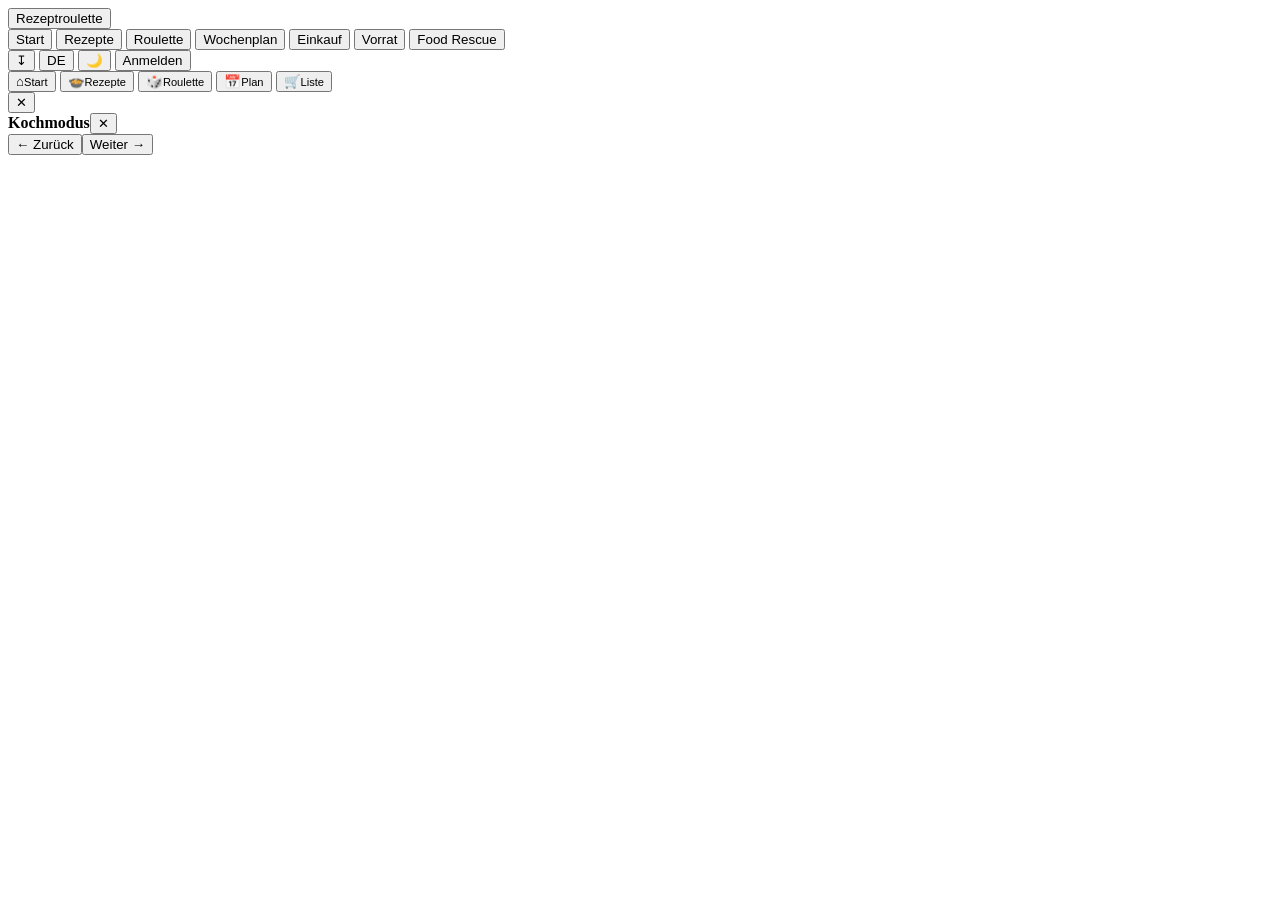
==== static/index-v3.html @ 84a51e3a "Add Rezeptroulette V3 application shell" ====
<!doctype html>
<html lang="de">
<head>
  <meta charset="utf-8">
  <meta name="viewport" content="width=device-width,initial-scale=1,viewport-fit=cover">
  <meta name="theme-color" content="#ff6b35">
  <meta name="description" content="Rezeptroulette – persönliche Rezeptideen, Wochenplanung, Vorräte und intelligente Einkaufsliste.">
  <meta name="mobile-web-app-capable" content="yes">
  <meta name="apple-mobile-web-app-capable" content="yes">
  <meta name="apple-mobile-web-app-status-bar-style" content="default">
  <meta name="apple-mobile-web-app-title" content="Rezeptroulette">
  <title>Rezeptroulette</title>
  <link rel="manifest" href="/static/manifest.json">
  <link rel="apple-touch-icon" href="/static/images/Rezeptroulette.png">
  <link rel="stylesheet" href="/static/v3.css">
</head>
<body>
  <div id="app">
    <header class="topbar">
      <div class="topbar-inner">
        <button class="brand" data-action="home" aria-label="Rezeptroulette Startseite">
          <img src="/static/images/Rezeptroulette.png" alt="" onerror="this.style.display='none'">
          <span>Rezeptroulette</span>
        </button>
        <nav class="desktop-nav" aria-label="Hauptnavigation">
          <button data-nav="home">Start</button>
          <button data-nav="recipes">Rezepte</button>
          <button data-nav="roulette">Roulette</button>
          <button data-nav="plan">Wochenplan</button>
          <button data-nav="shopping">Einkauf</button>
          <button data-nav="pantry">Vorrat</button>
          <button data-nav="rescue">Food Rescue</button>
        </nav>
        <div class="top-actions">
          <button id="installBtn" class="icon-btn hidden" title="App installieren">↧</button>
          <button id="languageBtn" class="icon-btn" title="Sprache">DE</button>
          <button id="themeBtn" class="icon-btn" title="Darstellung">🌙</button>
          <button id="accountBtn" class="account-btn">Anmelden</button>
        </div>
      </div>
    </header>

    <main id="main" class="main" tabindex="-1"></main>

    <nav class="bottom-nav" aria-label="Mobile Navigation">
      <button data-nav="home"><span>⌂</span><small>Start</small></button>
      <button data-nav="recipes"><span>🍲</span><small>Rezepte</small></button>
      <button data-nav="roulette"><span>🎲</span><small>Roulette</small></button>
      <button data-nav="plan"><span>📅</span><small>Plan</small></button>
      <button data-nav="shopping"><span>🛒</span><small>Liste</small></button>
    </nav>
  </div>

  <div id="modal" class="modal hidden" role="dialog" aria-modal="true">
    <div class="modal-card">
      <button id="modalClose" class="modal-close" aria-label="Schließen">✕</button>
      <div id="modalContent"></div>
    </div>
  </div>

  <div id="cookMode" class="cook-mode hidden" role="dialog" aria-modal="true">
    <div class="cook-inner">
      <div class="cook-head"><strong id="cookTitle">Kochmodus</strong><button id="cookClose" class="icon-btn">✕</button></div>
      <div id="cookProgress" class="hint"></div>
      <div id="cookStep" class="cook-step"></div>
      <div class="button-row center"><button id="cookPrev" class="secondary">← Zurück</button><button id="cookNext" class="primary">Weiter →</button></div>
    </div>
  </div>

  <div id="toast" class="toast" role="status" aria-live="polite"></div>
  <script src="/static/v3.js" defer></script>
</body>
</html>
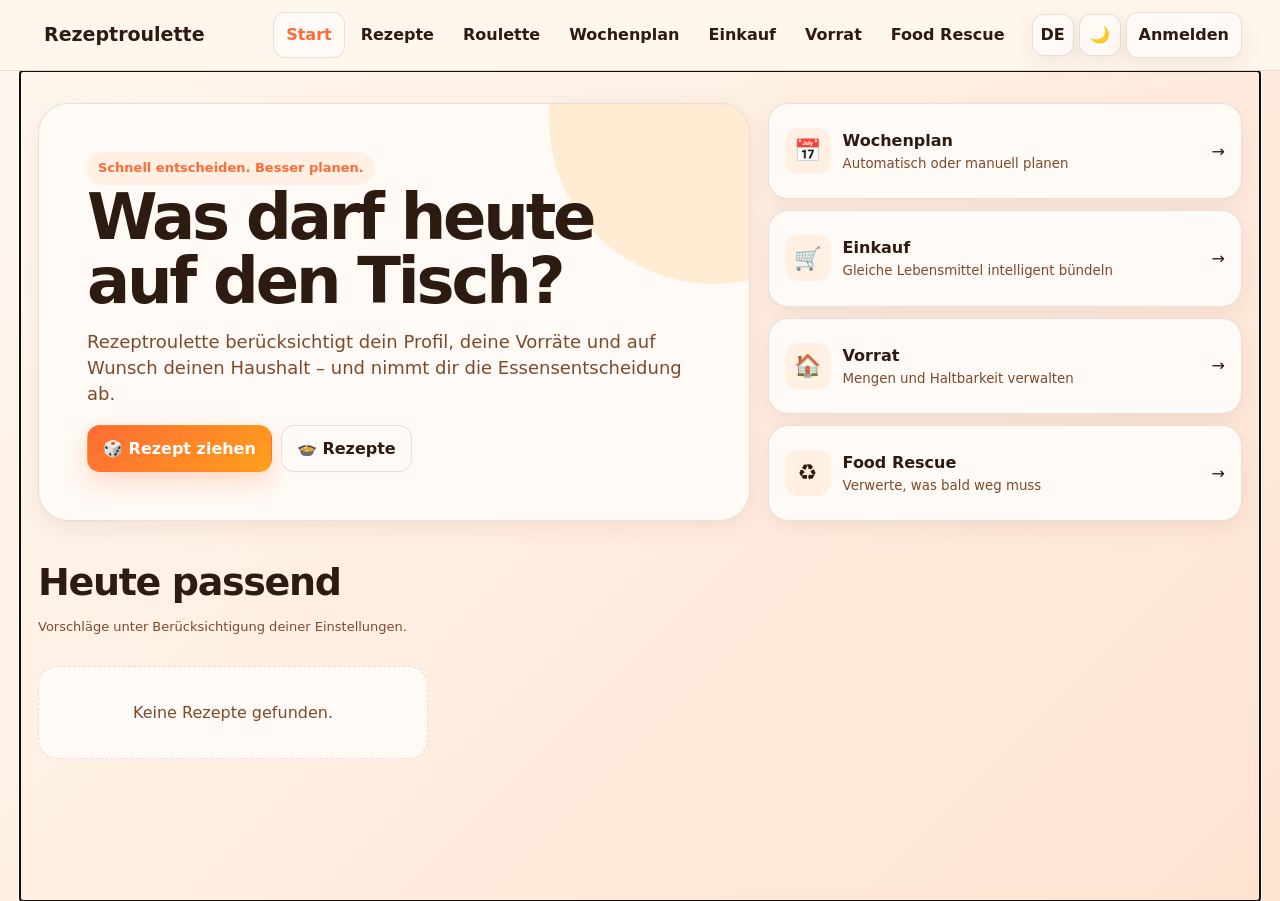
==== commit 86ff07b3: "Load nutrition module in recipe UI" ====
--- a/static/index-v3.html
+++ b/static/index-v3.html
@@ -69,5 +69,6 @@
 
   <div id="toast" class="toast" role="status" aria-live="polite"></div>
   <script src="/static/v3.js" defer></script>
+  <script src="/static/nutrition.js" defer></script>
 </body>
-</html>
+</html>
--- a/static/v3.css
+++ b/static/v3.css
@@ -0,0 +1 @@
+*{box-sizing:border-box}:root{--bg:#fff3e7;--surface:#fffaf5;--surface2:#fff0e3;--text:#2d1b12;--muted:#7c4a2d;--brand:#ff6b35;--brand2:#ff9f1c;--green:#22a05a;--red:#c62828;--line:rgba(80,40,20,.13);--shadow:0 16px 48px rgba(90,40,15,.12);--soft:0 7px 22px rgba(90,40,15,.08);--radius:22px;--max:1240px}body.dark{--bg:#130b08;--surface:#24140d;--surface2:#3a2115;--text:#fff7ed;--muted:#d8b49c;--line:rgba(255,255,255,.11);--shadow:0 18px 48px rgba(0,0,0,.35);--soft:0 8px 22px rgba(0,0,0,.22)}html{background:var(--bg);scroll-behavior:smooth}body{margin:0;font-family:Inter,ui-sans-serif,system-ui,-apple-system,"Segoe UI",sans-serif;color:var(--text);background:linear-gradient(135deg,#fff8f0,#ffe3d1);min-height:100vh;line-height:1.45}body.dark{background:linear-gradient(135deg,#130b08,#2d1b12)}button,input,select,textarea{font:inherit}button{cursor:pointer;color:inherit}.hidden{display:none!important}.topbar{position:sticky;top:0;z-index:100;background:rgba(255,247,237,.92);backdrop-filter:blur(20px);border-bottom:1px solid var(--line)}body.dark .topbar{background:rgba(36,20,13,.92)}.topbar-inner{max-width:var(--max);margin:auto;padding:10px 18px;min-height:70px;display:flex;align-items:center;gap:14px}.brand{border:0;background:none;display:flex;align-items:center;gap:10px;font-weight:900;font-size:19px;white-space:nowrap}.brand img{width:42px;height:42px;border-radius:13px;object-fit:cover}.desktop-nav{margin-left:auto;display:flex;gap:3px}.desktop-nav button,.top-actions button{border:1px solid transparent;background:transparent;padding:10px 12px;border-radius:12px;font-weight:760}.desktop-nav button:hover,.desktop-nav button.active{background:var(--surface);border-color:var(--line);color:var(--brand)}.top-actions{display:flex;align-items:center;gap:5px}.icon-btn,.account-btn{border:1px solid var(--line)!important;background:var(--surface)!important;box-shadow:var(--soft)}.icon-btn{width:42px;height:42px;padding:0!important}.account-btn{max-width:170px;white-space:nowrap;overflow:hidden;text-overflow:ellipsis}.main{max-width:var(--max);margin:auto;padding:32px 18px 110px;min-height:calc(100vh - 70px)}h1,h2,h3,p{margin-top:0}h1{font-size:clamp(38px,5vw,66px);line-height:1;letter-spacing:-.05em;margin-bottom:16px}h2{font-size:clamp(27px,3vw,38px);letter-spacing:-.035em;margin-bottom:8px}h3{font-size:19px;margin-bottom:8px}.lead{font-size:18px;color:var(--muted);max-width:700px}.eyebrow{display:inline-flex;padding:7px 11px;border-radius:999px;background:var(--surface2);color:var(--brand);font-size:13px;font-weight:850}.hero{display:grid;grid-template-columns:1.2fr .8fr;gap:18px}.hero-main,.panel,.card,.quick-card,.day-card,.modal-card,.cook-inner{background:var(--surface);border:1px solid var(--line);box-shadow:var(--soft)}.hero-main{border-radius:30px;padding:48px;position:relative;overflow:hidden}.hero-main:after{content:"";position:absolute;width:330px;height:330px;border-radius:50%;right:-130px;top:-150px;background:rgba(255,159,28,.16)}.hero-main>*{position:relative;z-index:1}.hero-side{display:grid;gap:11px}.quick-card{border-radius:20px;padding:16px;text-align:left;display:grid;grid-template-columns:46px 1fr auto;align-items:center;gap:12px}.quick-card:hover,.card:hover{transform:translateY(-2px);box-shadow:var(--shadow)}.qicon{width:46px;height:46px;display:grid;place-items:center;border-radius:14px;background:var(--surface2);font-size:22px}.quick-card small{display:block;color:var(--muted);margin-top:2px}.section{margin-top:34px}.section-head{display:flex;align-items:end;justify-content:space-between;gap:12px;margin-bottom:16px}.hint,.muted{color:var(--muted);font-size:13px}.button-row{display:flex;align-items:center;gap:9px;flex-wrap:wrap}.button-row.center{justify-content:center}.primary,.secondary,.ghost,.danger{border-radius:13px;padding:11px 15px;font-weight:800;border:1px solid transparent}.primary{background:linear-gradient(135deg,var(--brand),var(--brand2));color:#fff;box-shadow:0 10px 25px rgba(255,107,53,.24)}.secondary{background:var(--surface);border-color:var(--line)}.ghost{background:transparent}.danger{background:#fff0f1;color:#a61b27;border-color:#f7c5ca}body.dark .danger{background:#41181b;color:#ffcdd2;border-color:#71333a}.primary:hover,.secondary:hover,.ghost:hover,.danger:hover{filter:brightness(.98);transform:translateY(-1px)}.recipe-grid{display:grid;grid-template-columns:repeat(3,minmax(0,1fr));gap:17px}.card{border-radius:var(--radius);overflow:hidden;transition:.16s;position:relative}.card-media{aspect-ratio:4/3;background:var(--surface2);overflow:hidden}.card-media img{width:100%;height:100%;object-fit:cover}.placeholder{width:100%;height:100%;display:grid;place-items:center;font-size:40px}.card-body{padding:17px}.card-title{font-size:20px;font-weight:900;margin-bottom:7px}.card-desc{color:var(--muted);font-size:14px;min-height:40px;display:-webkit-box;-webkit-line-clamp:2;-webkit-box-orient:vertical;overflow:hidden}.meta,.chips{display:flex;gap:7px;flex-wrap:wrap}.pill,.chip{padding:6px 9px;border-radius:999px;background:var(--bg);border:1px solid var(--line);font-size:12px;color:var(--muted)}.chip{font-size:13px;color:var(--text);font-weight:720}.chip.active{background:var(--brand);color:#fff;border-color:var(--brand)}.allergen-pill{background:#fff3cd;border-color:#ffe08a;color:#765500}.blocked{background:#ffe5e8;border-color:#ffb8c0;color:#9f1625}.safe-note{padding:12px;border-radius:13px;background:#fff8e1;border:1px solid #ffe5a2;color:#745a00;font-size:13px}body.dark .safe-note{background:#3a3016;border-color:#65582b;color:#ffe9a5}.filters{display:grid;grid-template-columns:2fr repeat(3,minmax(140px,.7fr));gap:9px;background:var(--surface);padding:14px;border:1px solid var(--line);border-radius:18px;margin-bottom:15px}input,select,textarea{width:100%;padding:11px 12px;border-radius:12px;border:1px solid var(--line);background:var(--surface);color:var(--text);outline:none}input:focus,select:focus,textarea:focus{border-color:var(--brand);box-shadow:0 0 0 3px rgba(255,107,53,.12)}textarea{min-height:105px;resize:vertical}.field{display:grid;gap:5px}.field>span{font-size:13px;font-weight:760;color:var(--muted)}.form-stack{display:grid;gap:12px}.form-grid{display:grid;grid-template-columns:repeat(2,minmax(0,1fr));gap:10px}.empty{border:1px dashed var(--line);background:var(--surface);border-radius:20px;padding:34px;text-align:center;color:var(--muted)}.detail-hero{display:grid;grid-template-columns:minmax(0,1.15fr) minmax(320px,.85fr);gap:18px}.detail-image{min-height:390px;border-radius:26px;overflow:hidden;background:var(--surface2)}.detail-image img{width:100%;height:100%;object-fit:cover}.detail-copy{padding:26px;border-radius:26px;background:var(--surface);border:1px solid var(--line)}.detail-copy h1{font-size:clamp(34px,4vw,50px)}.detail-columns{display:grid;grid-template-columns:.8fr 1.2fr;gap:17px;margin-top:17px}.ingredient-list,.steps,.shopping-list,.pantry-list{display:grid;gap:8px}.ingredient,.step,.shopping-row,.pantry-row{padding:11px 12px;border-radius:12px;background:var(--bg);border:1px solid var(--line)}.step{display:grid;grid-template-columns:30px 1fr;gap:9px}.step-num{width:29px;height:29px;border-radius:50%;display:grid;place-items:center;background:var(--brand);color:white;font-weight:900}.scope-switch{display:flex;gap:4px;background:var(--surface2);padding:4px;border-radius:13px;width:max-content}.scope-switch button{border:0;background:transparent;border-radius:10px;padding:8px 11px;font-weight:760}.scope-switch button.active{background:var(--surface);box-shadow:var(--soft);color:var(--brand)}.week-grid{display:grid;grid-template-columns:repeat(7,minmax(175px,1fr));gap:10px;overflow-x:auto;padding-bottom:8px}.day-card{border-radius:17px;padding:12px;min-width:175px}.slot{padding:9px;border-radius:12px;background:var(--bg);border:1px solid var(--line);margin-top:8px}.slot-label{text-transform:uppercase;font-size:11px;font-weight:850;color:var(--muted)}.shopping-layout,.two-col{display:grid;grid-template-columns:310px 1fr;gap:16px}.shopping-row{display:flex;align-items:flex-start;gap:9px}.shopping-row input{width:auto;margin-top:3px}.shopping-row.done{opacity:.52;text-decoration:line-through}.pantry-row{display:grid;grid-template-columns:1.3fr .55fr .55fr .85fr .9fr auto;align-items:center;gap:7px}.pantry-row input,.pantry-row select{padding:8px}.expiry-soon{border-color:#ffb74d;background:#fff7e6}.expiry-past{border-color:#ef9a9a;background:#fff0f0}.profile-grid{display:grid;grid-template-columns:repeat(2,minmax(0,1fr));gap:14px}.profile-section{padding:16px;background:var(--bg);border:1px solid var(--line);border-radius:16px}.check-grid{display:grid;grid-template-columns:repeat(2,minmax(0,1fr));gap:7px}.check-row{display:flex;gap:8px;align-items:flex-start;padding:8px;border-radius:10px;background:var(--surface)}.check-row input{width:auto;margin-top:3px}.modal{position:fixed;inset:0;z-index:300;background:rgba(30,15,8,.48);backdrop-filter:blur(7px);display:grid;place-items:center;padding:18px}.modal-card{position:relative;width:min(760px,100%);max-height:90vh;overflow:auto;border-radius:24px;padding:25px}.modal-close{position:absolute;right:14px;top:14px;width:38px;height:38px;border-radius:50%;border:1px solid var(--line);background:var(--surface)}.modal h2{padding-right:45px}.tabs{display:flex;gap:5px;flex-wrap:wrap;margin-bottom:14px}.tabs button{padding:8px 11px;border-radius:10px;border:1px solid var(--line);background:var(--surface2);font-weight:760}.tabs button.active{background:var(--brand);color:#fff}.cook-mode{position:fixed;inset:0;z-index:500;background:var(--bg);padding:18px;display:grid;place-items:center}.cook-inner{width:min(850px,100%);min-height:min(620px,90vh);border-radius:28px;padding:30px;display:flex;flex-direction:column}.cook-head{display:flex;justify-content:space-between;align-items:center;gap:15px;font-size:22px}.cook-step{flex:1;display:grid;place-items:center;text-align:center;font-size:clamp(25px,4vw,42px);font-weight:800;padding:35px}.toast{position:fixed;left:50%;bottom:90px;z-index:700;transform:translate(-50%,18px);opacity:0;pointer-events:none;background:#2d1b12;color:#fff;padding:11px 15px;border-radius:12px;box-shadow:var(--shadow);transition:.2s}.toast.show{opacity:1;transform:translate(-50%,0)}.bottom-nav{display:none}.install-banner{padding:14px 16px;border-radius:18px;background:linear-gradient(135deg,var(--surface),var(--surface2));border:1px solid var(--line);margin-bottom:18px;align-items:center;justify-content:space-between;gap:12px}.install-banner.show{display:flex}.stat-grid{display:grid;grid-template-columns:repeat(4,1fr);gap:9px}.stat{padding:13px;border-radius:14px;background:var(--bg);border:1px solid var(--line);text-align:center}.stat strong{font-size:22px;display:block}.roulette-result{display:grid;grid-template-columns:.9fr 1.1fr;overflow:hidden;border-radius:24px;background:var(--surface);border:1px solid var(--line)}.roulette-result .media{min-height:360px;background:var(--surface2)}.roulette-result .media img{width:100%;height:100%;object-fit:cover}.roulette-result .copy{padding:25px;align-self:center}.star{border:0;background:none;font-size:25px;padding:2px;color:#ff9f1c}.session-row{padding:11px;border:1px solid var(--line);border-radius:12px;background:var(--bg);margin-bottom:7px}.household-card{padding:16px;border-radius:17px;background:var(--bg);border:1px solid var(--line)}@media(max-width:1050px){.desktop-nav{display:none}.hero{grid-template-columns:1fr}.hero-side{grid-template-columns:repeat(2,1fr)}.recipe-grid{grid-template-columns:repeat(2,1fr)}.bottom-nav{position:fixed;z-index:120;left:10px;right:10px;bottom:10px;display:grid;grid-template-columns:repeat(5,1fr);background:rgba(255,250,245,.94);backdrop-filter:blur(18px);border:1px solid var(--line);box-shadow:var(--shadow);border-radius:18px;padding:5px}body.dark .bottom-nav{background:rgba(36,20,13,.95)}.bottom-nav button{border:0;background:transparent;border-radius:12px;padding:7px 3px;display:grid;gap:2px;place-items:center}.bottom-nav button.active{background:var(--surface2);color:var(--brand)}.bottom-nav span{font-size:19px}.bottom-nav small{font-size:10px}.week-grid{padding-bottom:12px}}@media(max-width:720px){.topbar-inner{padding:8px 12px}.brand span{display:none}.brand img{width:39px;height:39px}.top-actions{margin-left:auto}.account-btn{max-width:105px;padding:9px!important}.main{padding:22px 12px 100px}.hero-main{padding:31px 22px}.hero-side{grid-template-columns:1fr}.recipe-grid{grid-template-columns:1fr}.filters{grid-template-columns:1fr}.detail-hero,.detail-columns,.shopping-layout,.two-col,.profile-grid{grid-template-columns:1fr}.detail-image{min-height:270px}.form-grid{grid-template-columns:1fr}.pantry-row{grid-template-columns:1fr 1fr}.pantry-row>*:first-child{grid-column:1/-1}.check-grid{grid-template-columns:1fr}.stat-grid{grid-template-columns:repeat(2,1fr)}.roulette-result{grid-template-columns:1fr}.roulette-result .media{min-height:250px}.modal{padding:8px}.modal-card{padding:20px 14px}.cook-inner{padding:20px 14px}.cook-step{padding:24px 5px}.install-banner.show{align-items:flex-start;flex-direction:column}}
